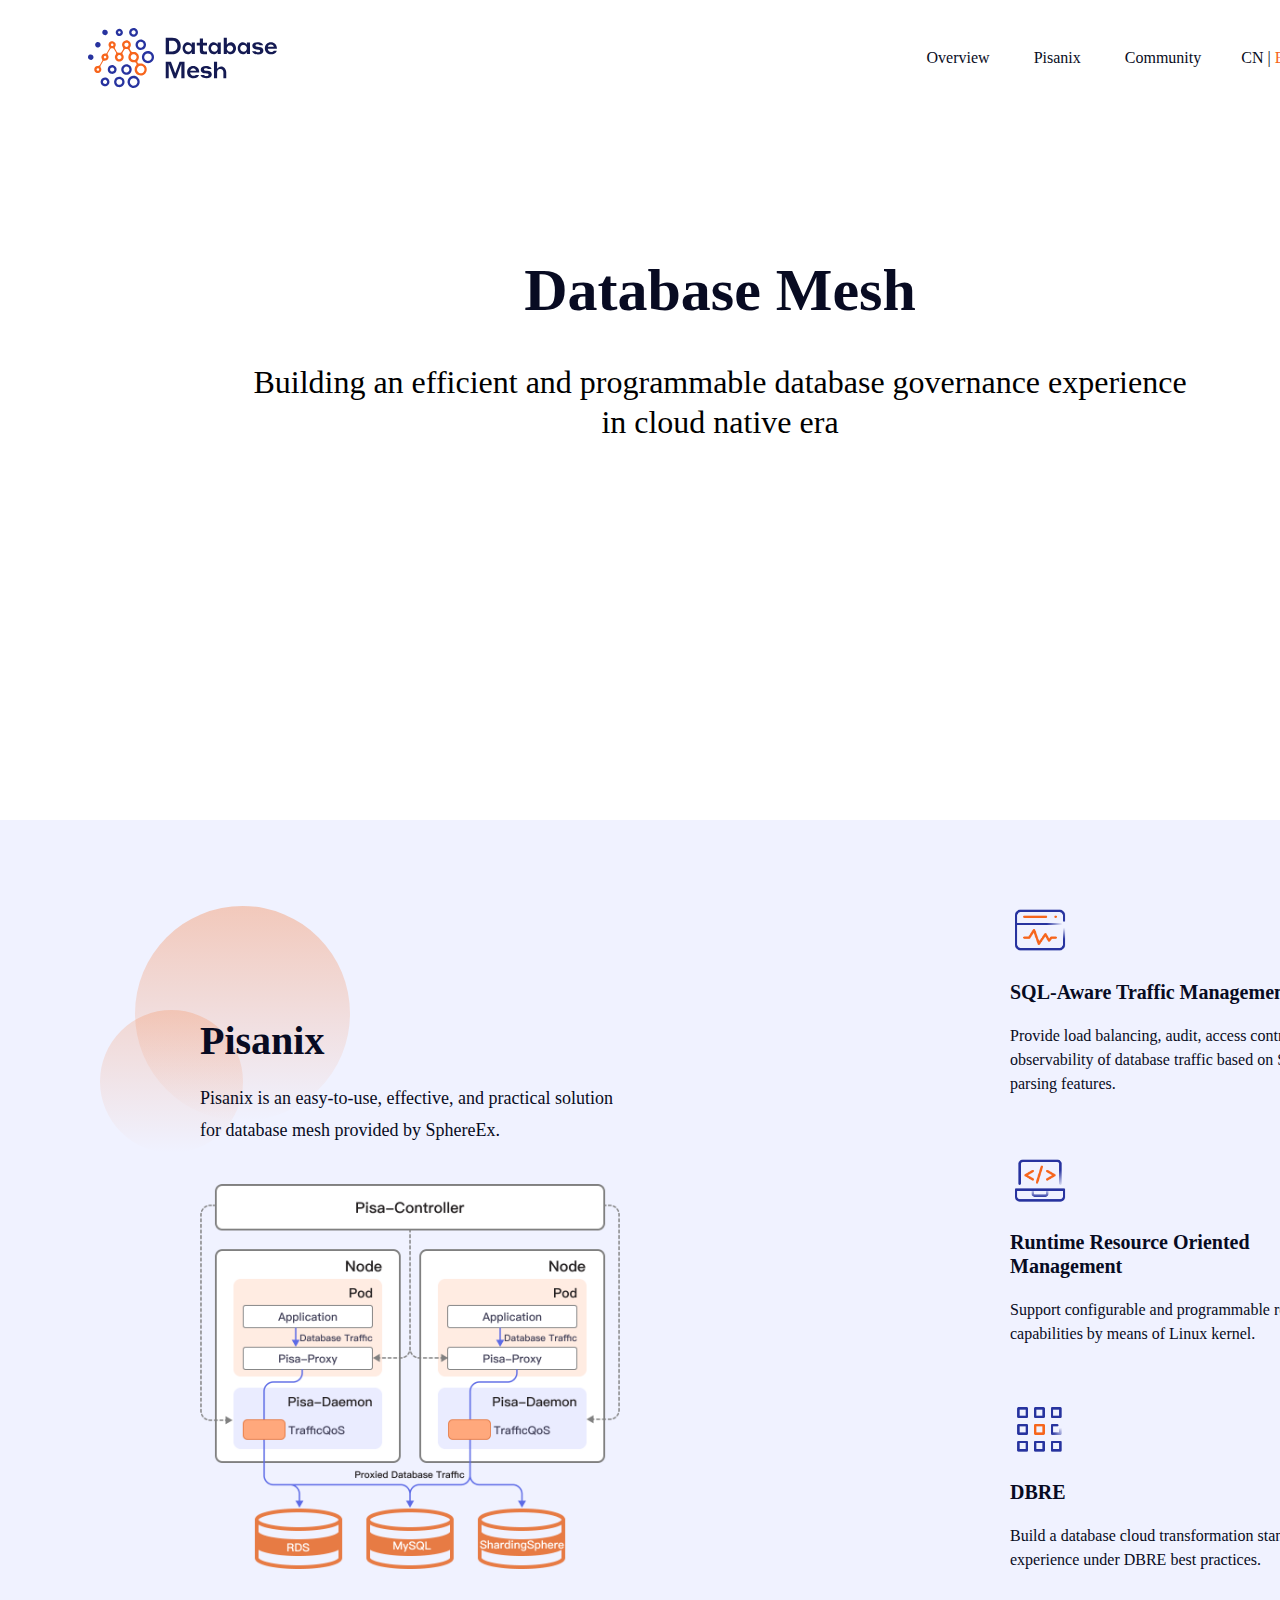
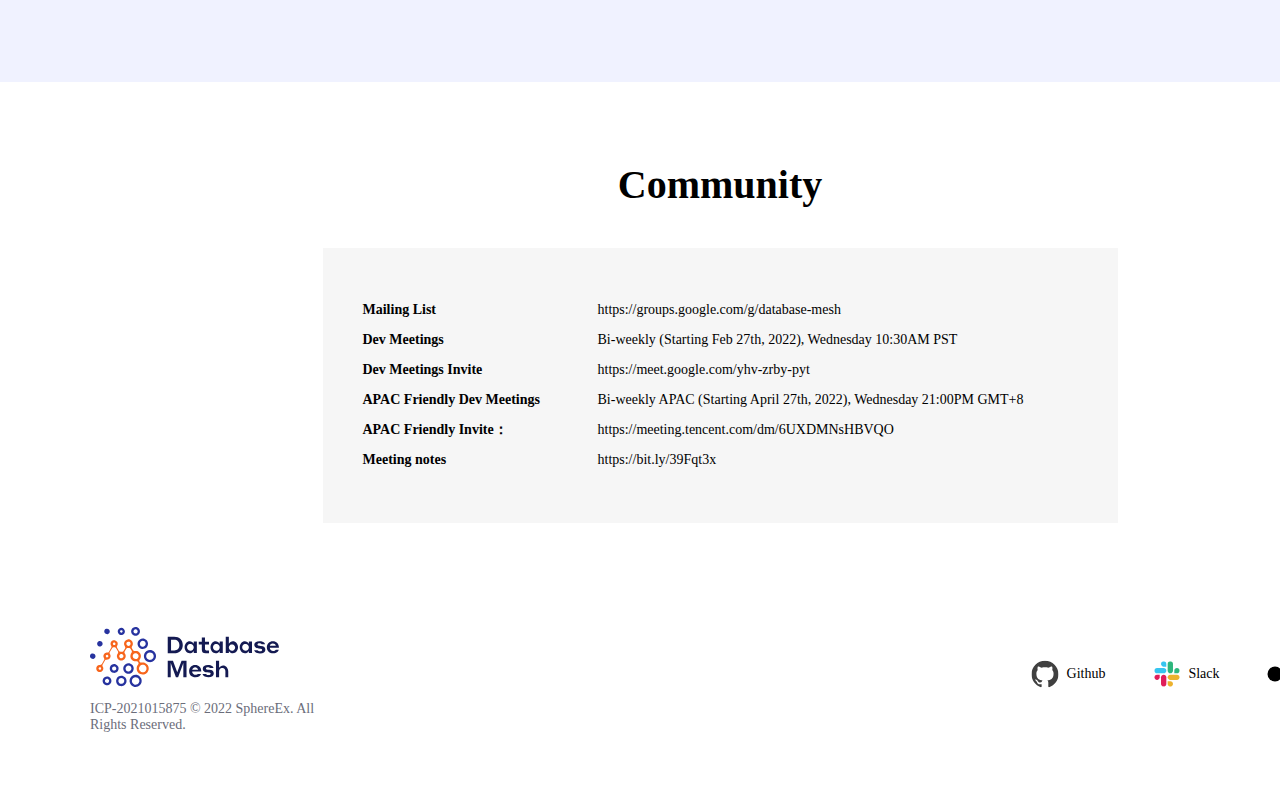
==== index.html @ 56e799c9 "feat:modify title style font-family" ====
<!--
 * @Author: your name
 * @Date: 2022-04-26 18:45:54
 * @LastEditTime: 2022-05-12 09:55:01
 * @LastEditors: Please set LastEditors
 * @Description: 打开koroFileHeader查看配置 进行设置: https://github.com/OBKoro1/koro1FileHeader/wiki/%E9%85%8D%E7%BD%AE
 * @FilePath: /discourse/Users/david/Documents/expmle/official-site/index_zh.html
-->
<html lang="en">
<head>
    <meta charset="UTF-8" />
    <meta http-equiv="X-UA-Compatible" content="IE=edge" />
    <meta name="viewport" content="width=device-width,initial-scale=1.0,maximum-scale=1.0,user-scalable=0" />
    <title>Database Mesh</title>
    <link rel="icon" href="/favicon/favicon-32x32.png">
    <link rel="stylesheet" href="./style/style.css">
</head>
<body>
    <nav>
        <div class="wrap">
            <img src="images/Logo Group.svg" alt="logo" class="logo"/>
            <div class="links">
                <div class="menu">
                    <a href="#overview">Overview</a>
                    <a href="#pisanix">Pisanix</a>
                    <a href="#community">Community</a>
                </div>
                <div class="lang">
                    <a href="index_zh.html">CN</a>
                    <span>|</span>
                    <a class="active" href="#">EN</a>
                </div>
                <a href="https://github.com/database-mesh/pisanix" class="github">
                    <img src="https://img.shields.io/github/stars/database-mesh/pisanix.svg?style=social&label=Star"/>
                </a>
            </div>
            <div class="iconMenu"></div>
        </div>
    </nav>

    <section class="overview" id="overview">
        <div class="banner" id="banner"></div>
        <div class="wrap content">
            <h2 class="title">Database Mesh</h2>
            <!-- <p class="sub-title">What is Database Mesh ?</p> -->
            <p class="sub-title">Building an efficient  and programmable database governance experience in cloud native era</p>
            <!-- <p>We designed Database Mesh to help developers reduce database infrastructure loads and improve development efficiency with a transparent and seamless user experience.
                It implements a configurable, plugin oriented and programmable governance frameworks covering database traffic, runtime resources, and stability assurance.
                It also provides a standard user interface for typical database scenarios such as heterogeneous data sources, Cloud-Native databases, distributed databases, and Serverless databases. </p> -->
        </div>
    </section>
    
    <section class="pisanix" id="pisanix">
        <div class="wrap">
            <div class="pisanix-introduce">
                <h3>Pisanix</h3>
                <p>Pisanix is an easy-to-use, effective, and practical solution for database mesh provided by SphereEx. </p>
                <img src="images/pisanix-arch.png" />
            </div>
            <div class="features">
                <div class="features-item">
                    <img src="images/pisanix-ico1.png" />
                    <p class="title">SQL-Aware Traffic Management</p>
                    <p>Provide load balancing, audit, access control, and observability of database traffic based on SQL parsing features.</p>
                </div>
                <div class="features-item">
                    <img src="images/pisanix-ico2.png" />
                    <p class="title">Runtime Resource Oriented Management</p>
                    <p>Support configurable and programmable resource capabilities by means of Linux kernel.</p>
                </div>
                <div class="features-item">
                    <img src="images/DBRE.png" />
                    <p class="title">DBRE</p>
                    <p>Build a database cloud transformation standard experience under DBRE best practices.</p>
                </div>
            </div>
        </div>
    </section>

    <section class="wrap community" id="community">
        <h3>Community</h3>
        <div class="content">
            <p>
                <span>Mailing List</span>
                https://groups.google.com/g/database-mesh
            </p>
            <p>
                <span>Dev Meetings</span>
                Bi-weekly (Starting Feb 27th, 2022), Wednesday 10:30AM PST
            </p>
            <p>
                <span>Dev Meetings Invite</span>
                https://meet.google.com/yhv-zrby-pyt
            </p>
            <p>
                <span>APAC Friendly Dev Meetings</span>
                Bi-weekly APAC (Starting April 27th, 2022), Wednesday 21:00PM GMT+8
            </p>
            <p>
                <span>APAC Friendly Invite：</span>
                https://meeting.tencent.com/dm/6UXDMNsHBVQO
            </p>
            <!-- <p>
                <span>Meeting invite</span>
                https://meet.google.com/yhv-zrby-pyt
            </p> -->
            <p>
                <span>Meeting notes</span>
                https://bit.ly/39Fqt3x
            </p>
        </div>
    </section>

    <footer>
        <div class="wrap">
            <div class="links">
                <a href="https://github.com/database-mesh"><img src="./images/github.svg" /> Github</a>
                <!-- <a href=""><img src="./images/twitter.svg" /> Twitter</a> -->
                <a href="https://databasemesh.slack.com"><img src="./images/slack.svg" /> Slack</a>
                <a href="https://medium.com/@database-mesh"><img src="./images/medium.svg" /> Medium</a>
                <!-- <a href=""><img src="./images/linkedin.svg" /> LinkedIn</a> -->
            </div>
            <div class="copyright">
                <img src="images/Logo Group.svg" />
                <p>ICP-2021015875
                    © 2022 SphereEx. All Rights Reserved.</p>
            </div>
        </div>
    </footer>

    <div class="mobileMenu">
        <header>
            <img src="images/Logo Group.svg" />
            <div class="close"></div>
        </header>
        <div class="mobile-menu-list">
            <a href="#overview">Overview</a>
            <a href="#pisanix">Pisanix</a>
            <a href="#community">Community</a>
        </div>
        <div class="lang-select">
            <span>Language</span>
            <div class="arrow-icon"></div>
        </div>
        <div class="lang-list">
            <a href="#">EN</a>
            <a href="./index_zh.html">CN</a>
        </div>
        <a href="https://github.com/database-mesh/pisanix" class="github">
            <img src="https://img.shields.io/github/stars/database-mesh/pisanix.svg?style=social&label=Star"/>
        </a>
    </div>

    <script src="https://cdn.bootcdn.net/ajax/libs/jquery/3.2.1/jquery.min.js"></script>
  <script src="https://cdn.bootcdn.net/ajax/libs/three.js/r56/three.min.js"></script>
  <script type="text/javascript">
  var SEPARATION = 100,
    AMOUNTX = 50,
    AMOUNTY = 50;

  var container;
  var camera,
    scene,
    renderer;

  var particles,
    particle,
    count = 0;

  var mouseX = -800,
    mouseY = -500;

  var windowHalfX = window.innerWidth / 2;
  var windowHalfY = window.innerHeight / 2;


  function init(dom) {
    container = dom
    camera = new THREE.PerspectiveCamera(75, window.innerWidth / window.innerHeight, 1, 10000);
    camera.position.z = 1000;
    scene = new THREE.Scene();
    particles = new Array();
    var PI2 = Math.PI * 2;
    var material = new THREE.ParticleCanvasMaterial({
      color: '#f6651c',
      program: function(context) {
        context.beginPath();
        context.arc(0, 0, 1, 0, PI2, true);
        context.fill();
      }
    });
    var i = 0;
    for (var ix = 0; ix < AMOUNTX; ix++) {
      for (var iy = 0; iy < AMOUNTY; iy++) {
        particle = particles[i++] = new THREE.Particle(material);
        particle.position.x = ix * SEPARATION - ((AMOUNTX * SEPARATION) / 2);
        particle.position.z = iy * SEPARATION - ((AMOUNTY * SEPARATION) / 2);
        scene.add(particle);
      }
    }
    renderer = new THREE.CanvasRenderer();
    renderer.setSize(window.innerWidth, window.innerHeight);
    container.appendChild(renderer.domElement);
    // document.addEventListener('mousemove', onDocumentMouseMove, false);
    // document.addEventListener('touchstart', onDocumentTouchStart, false);
    // document.addEventListener('touchmove', onDocumentTouchMove, false);
    window.addEventListener('resize', onWindowResize, false);
  }

  function onWindowResize() {
    windowHalfX = window.innerWidth / 2;
    windowHalfY = window.innerHeight / 2;
    camera.aspect = window.innerWidth / window.innerHeight;
    camera.updateProjectionMatrix();
    renderer.setSize(window.innerWidth, window.innerHeight);
  }

  function onDocumentMouseMove(event) {
    mouseX = event.clientX - windowHalfX;
    mouseY = event.clientY - windowHalfY;
  }

  function onDocumentTouchStart(event) {
    if (event.touches.length === 1) {
      event.preventDefault();
      mouseX = event.touches[0].pageX - windowHalfX;
      mouseY = event.touches[0].pageY - windowHalfY;
    }
  }

  function onDocumentTouchMove(event) {
    if (event.touches.length === 1) {
      event.preventDefault();
      mouseX = event.touches[0].pageX - windowHalfX;
      mouseY = event.touches[0].pageY - windowHalfY;
    }
  }

  function animate() {
    requestAnimationFrame(animate);
    render();
  }

  function render() {
    camera.position.x += (mouseX - camera.position.x) * .05;
    camera.position.y += (-mouseY - camera.position.y) * .05;
    camera.lookAt(scene.position);
    var i = 0;
    for (var ix = 0; ix < AMOUNTX; ix++) {
      for (var iy = 0; iy < AMOUNTY; iy++) {
        particle = particles[i++];
        particle.position.y = (Math.sin((ix + count) * 0.3) * 50) + (Math.sin((iy + count) * 0.5) * 50);
        particle.scale.x = particle.scale.y = (Math.sin((ix + count) * 0.3) + 1) * 2 + (Math.sin((iy + count) * 0.5) + 1) * 2;
      }
    }
    renderer.render(scene, camera);
    count += 0.1;
  }
  let renderAnimation = (container) => {
    init(container);
    animate();
  }
  let domContainer = document.getElementById('banner')
  let a = renderAnimation(domContainer)

  let mobileMenu = $('.mobileMenu'),
  langList = $('.lang-list')
  $('.iconMenu').click(function(){
    mobileMenu.show()
  })

  mobileMenu.find('.close').click(function(){
    mobileMenu.hide()
  })
  
  $('.lang-select').click(function(){
      $(this).toggleClass('active')
      langList.toggleClass('show')
  })

  $('.mobileMenu a').click(function(){
    mobileMenu.hide()
  })
  </script>
</body>
</html>
---- style/style.css ----
@import url('./normalize.css');
*{
    touch-action:pan-y;
}
body{
    font-family: PingFang SC-Regular, PingFang SC;
    font-weight: 400;
    color: #000000;
    font-size: 14px;
}
.wrap{
    width:1440px;
    margin:0 auto;
    box-sizing: border-box;
}

nav{
    height:116px;
}
nav .wrap{
    height: 100%;
    box-sizing: border-box;
    padding:0 88px;
    display: flex;
    justify-content: space-between;
    align-items: center;
}
nav .logo{
    width: 190px;
    height: 60px;
}
nav .links{
    display: flex;
    font-size: 16px;
    color:#080B22;
}
nav .links a{
    color:#080B22;
    text-decoration: none;
}
nav .links a:hover,nav .links a.active{
    color:#F6651C;
}
nav .links .menu a{
    margin-right: 40px;
}
nav .links .github{
    margin-left: 40px;
}
nav .iconMenu{
    display: none;
    width: 40px;
    height: 40px;
    background: url('../images/menu.svg') no-repeat;
}

.overview {
    height: 684px;
    overflow: hidden;
    position: relative;
    align-items: center;
}
.overview .banner{
    position:absolute;
    height: 684px;
    box-shadow: 0 -10px 10px 5px #fff inset;
    top:100px;
}
.overview .content{
    padding:0 250px;
    text-align: center;
    position: relative;
    z-index: 2;
}

.overview .content .title{
    font-size: 60px;
    font-weight: bold;
    color: #080B22;
    line-height: 80px;
    margin-top:134px;
    margin-bottom: 30px;
}
.overview .content p{
    font-size: 16px;
    line-height: 22px;
}
.overview .content .sub-title{
    font-size: 32px;
    line-height: 40px;
}

.pisanix{
    margin-top: 20px;
    background-color: #F0F2FF;
}

.pisanix .wrap{
    display: flex;
    padding:80px 100px 56px 100px;
    background:url('../images/Group\ 1027.svg') no-repeat 100px 86px;
    justify-content: space-between;
    color: #080B22;
}

.pisanix .pisanix-introduce{
    width: 420px;
    padding:118px 0 0 100px;
}

.pisanix .pisanix-introduce h3{
    font-size: 40px;
    margin:0;
}

.pisanix .pisanix-introduce p{
    font-size: 18px;
    line-height: 32px;
}

.pisanix .pisanix-introduce img{
    width: 100%;
    margin-top:20px;
}

.pisanix .features-item{
    width: 330px;
    margin-left: 30px;
    margin-bottom: 54px;
}
.pisanix .features-item img{
    width: 60px;
}
.pisanix .features-item .title{
    font-size: 20px;
    font-weight: bold;
}
.pisanix .features-item p{
    font-size: 16px;
    line-height: 24px;
}


.community{
    padding:80px 0 0;
}
.community h3{
    font-size: 40px;
    font-weight: bold;
    text-align: center;
    margin:0 0 40px;
}
.community .content{
    width: 715px;
    background-color: #F6F6F6;
    padding:40px;
    margin: 0 auto;
}
.community .content p span{
    float:left;
    width: 195px;
    margin-right: 40px;
    font-weight: bold;
}

footer{
    margin-top:80px;
    margin-bottom: 40px;
}
footer .wrap{
    display: flex;
    justify-content: space-between;
    flex-direction: row-reverse;
    align-items: center;
    padding:0 90px;
}
footer links{

}
footer .links a{
    color: #000000;
    text-decoration: none;
    margin-right: 40px;
}
footer .links a:last-child{
    margin-right: 0;
}
footer .links a img{
    vertical-align: middle;
    height: 36px;
    margin-top:-2px;
}
footer .copyright{
    width: 250px;
    color: #6B6D7A;
    margin-top: 24px;
}

.mobileMenu{
    position: fixed;
    z-index: 88888;
    left: 0;
    top: 0;
    right: 0;
    bottom: 0;
    background-color: white;
    overflow: auto;
    display: none;
}
.mobileMenu header{
    padding:20px;
    display: flex;
    justify-content: space-between;
    align-items: center;
}
.mobileMenu header img{
    height: 38px;
}
.mobileMenu header .close{
    width: 40px;
    height: 40px;
    background: url('../images/x.svg') no-repeat;
    cursor: pointer;
}
.mobileMenu .mobile-menu-list{
    padding:24px;
}
.mobileMenu .mobile-menu-list a{
    display: block;
    height: 50px;
    line-height: 50px;
    color:#000;
    font-size: 16px;
    text-decoration: none;
}

.mobileMenu .lang-select{
    padding:0 24px;
    display: flex;
    justify-content: space-between;
    height: 50px;
    font-size: 16px;
    align-items: center;
}
.mobileMenu .lang-select .arrow-icon{
    background: url('../images/arrow.svg') no-repeat center center;
    width: 40px;
    height: 40px;
    transition: all .3s ease;
}
.mobileMenu .lang-select.active .arrow-icon{
    transform: rotate(90deg);
}
.mobileMenu .lang-list{
    padding:0 48px;
    height: 0;
    overflow: hidden;
    transition: all .3s ease;
}
.mobileMenu .lang-list.show{
    height: 100px;
}
.mobileMenu .lang-list a{
    display: block;
    height: 50px;
    line-height: 50px;
    color: #000;
    text-decoration: none;
}
.mobileMenu .github{
    display: block;
    padding:24px;
    margin-top: 10px;
}
.mobileMenu .github img{
    height: 30px;
}

@media screen and (max-width: 1200px) {
    .wrap{
        width: 100%;
    }
}
@media screen and (max-width: 900px){
    nav{
        height: 60px;
    }
    nav .wrap{
        padding:20px;
        height: auto;
    }
    nav .wrap .logo{
        height: 38px;
        width: auto;
    }
    nav .wrap .links{
        display: none;
    }
    nav .wrap .iconMenu{
        display: block;
    }

    .overview .content{
        padding:0 20px;
    }
    .overview .banner{
        top:275px;
        /* display: none; */
    }

    .pisanix{
        margin-top: 0;
    }
    .pisanix .wrap{
        padding: 80px 24px 16px;
        background-position: center 60px;
        background-size: 137px auto;
        flex-direction: column;
    }

    .pisanix .pisanix-introduce{
        width: auto;
        padding:80px 0 0;
        text-align: center;
    }

    .pisanix .pisanix-introduce h3{
        font-size: 24px;
    }

    .pisanix .pisanix-introduce p{
        line-height: 32px;
    }

    .pisanix .pisanix-introduce img{
        margin-bottom: 30px;
    }

    .pisanix .features{

    }

    .pisanix .features-item{
        margin-left: 0;
    }

    .community{
        padding-top: 40px;
    }

    .community .content{
        width: 300px;
        padding:16px;
    }

    .community .content p span{
    
        font-weight: bold;
        font-size: 14px;
        float: none;
        display: block;
        margin-bottom: 5px;
    }

    .community .content p{
        word-wrap: break-word;
        word-break: normal;
    }

    footer .wrap{
        padding: 0 24px;
        flex-direction: column;
        justify-content: left;
        align-items:flex-start;
    }

    footer .copyright img{
        height: 38px;
        margin-top: 64px;
    }
}
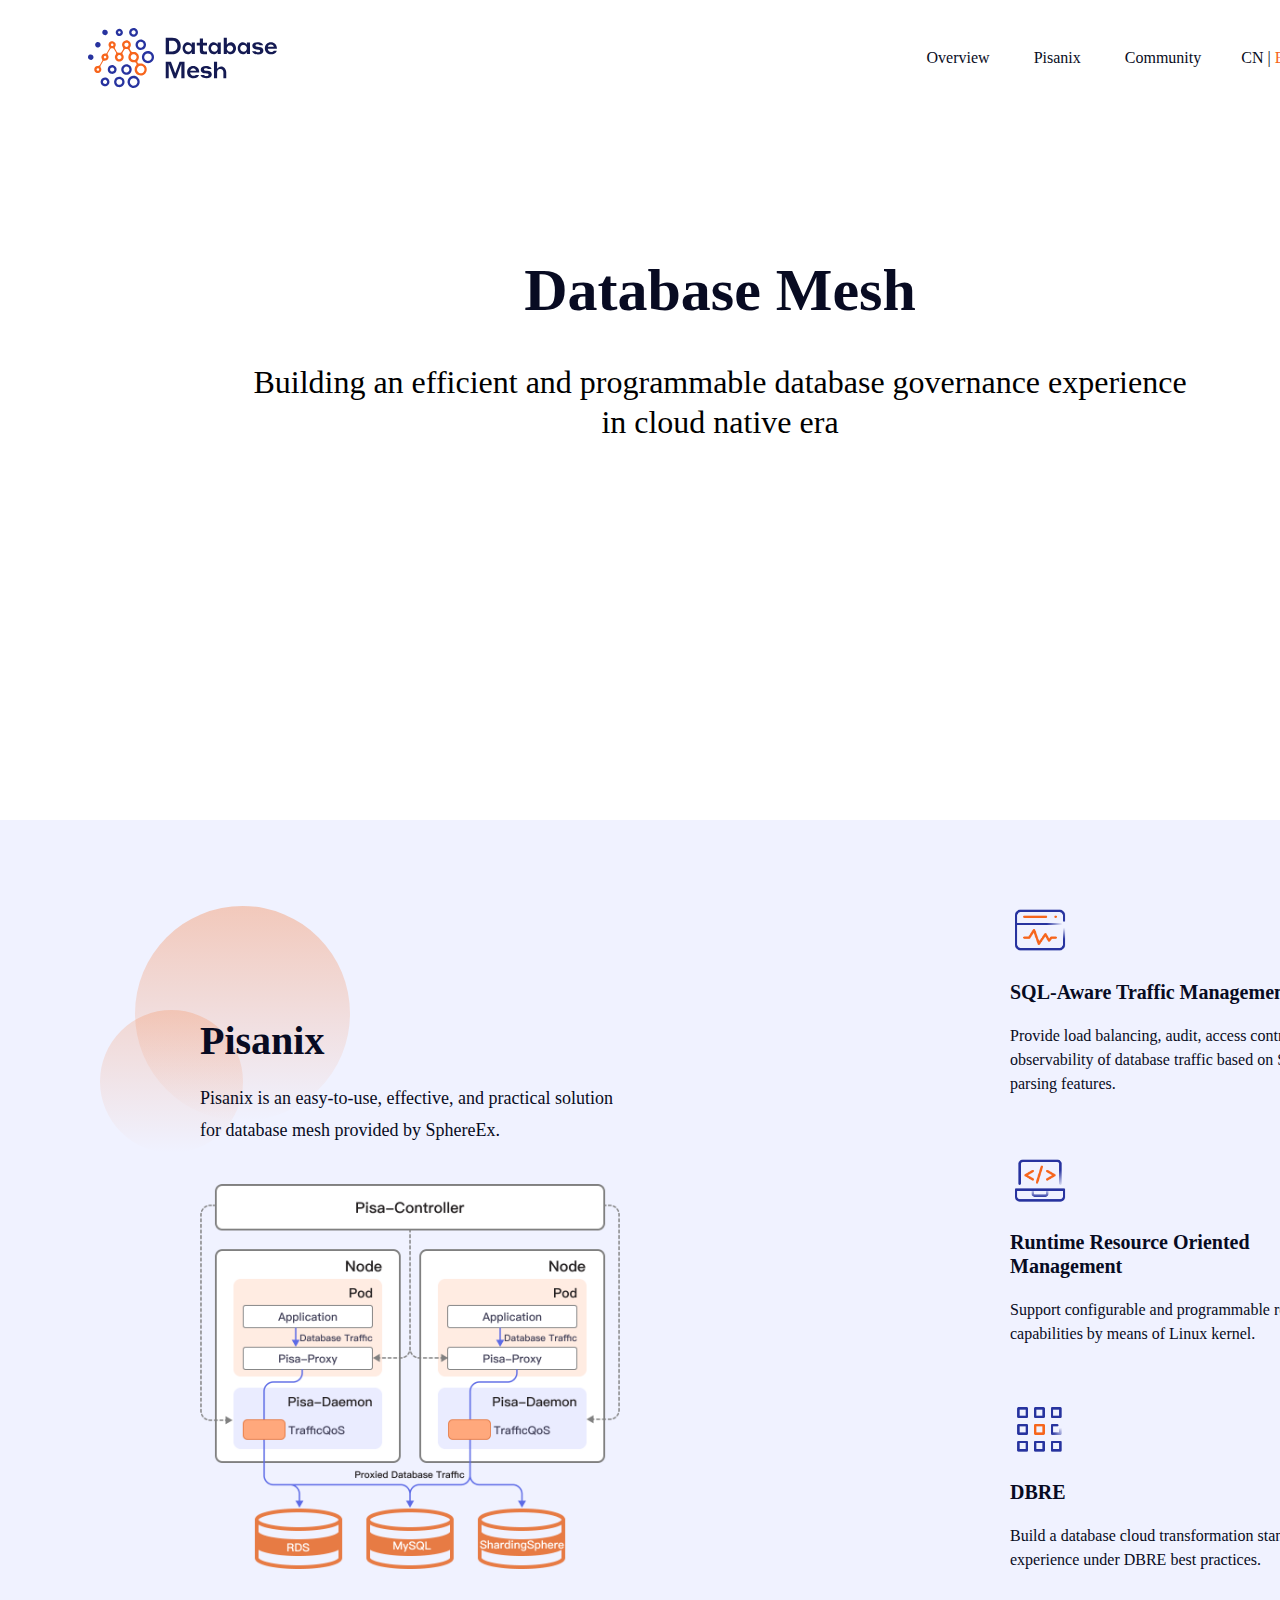
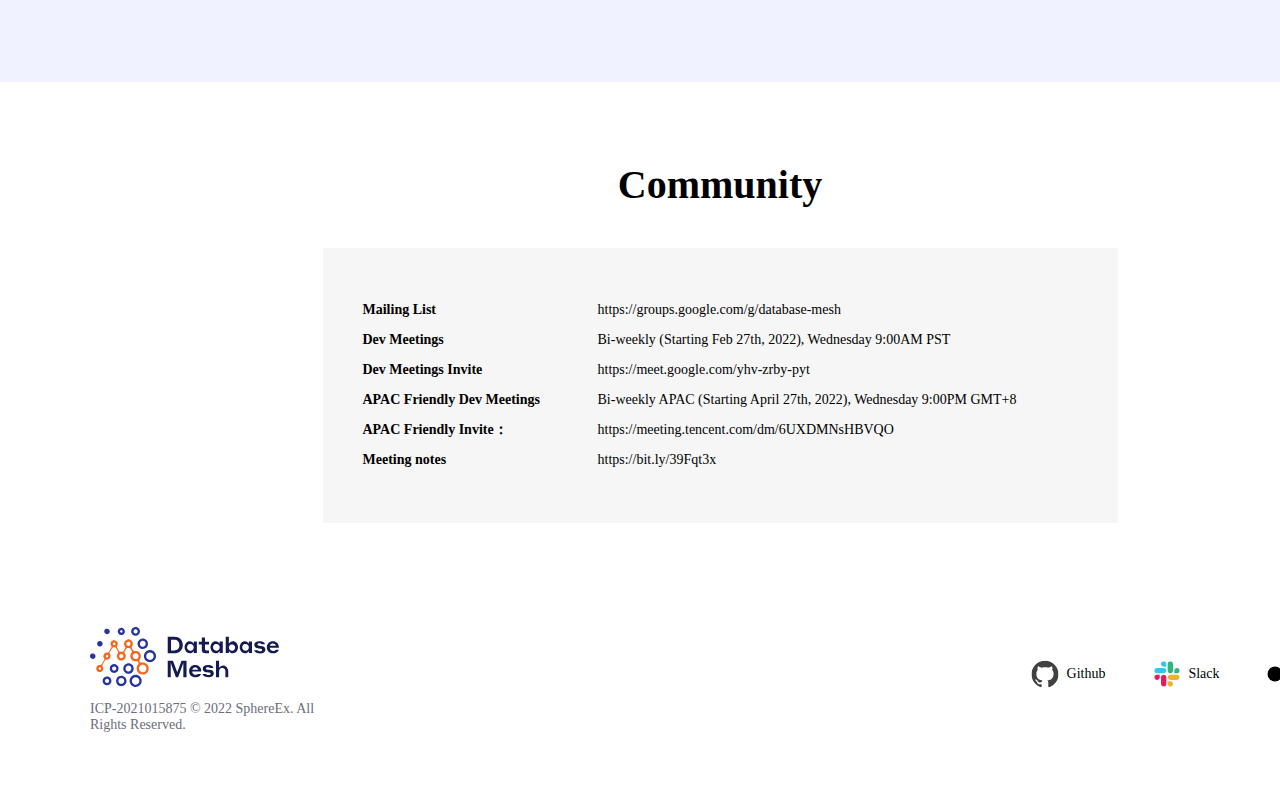
==== commit 5d833976: "feat:modify Community content" ====
--- a/index.html
+++ b/index.html
@@ -86,7 +86,7 @@
             </p>
             <p>
                 <span>Dev Meetings</span>
-                Bi-weekly (Starting Feb 27th, 2022), Wednesday 10:30AM PST
+                Bi-weekly (Starting Feb 27th, 2022), Wednesday 9:00AM PST
             </p>
             <p>
                 <span>Dev Meetings Invite</span>
@@ -94,7 +94,7 @@
             </p>
             <p>
                 <span>APAC Friendly Dev Meetings</span>
-                Bi-weekly APAC (Starting April 27th, 2022), Wednesday 21:00PM GMT+8
+                Bi-weekly APAC (Starting April 27th, 2022), Wednesday 9:00PM GMT+8
             </p>
             <p>
                 <span>APAC Friendly Invite：</span>
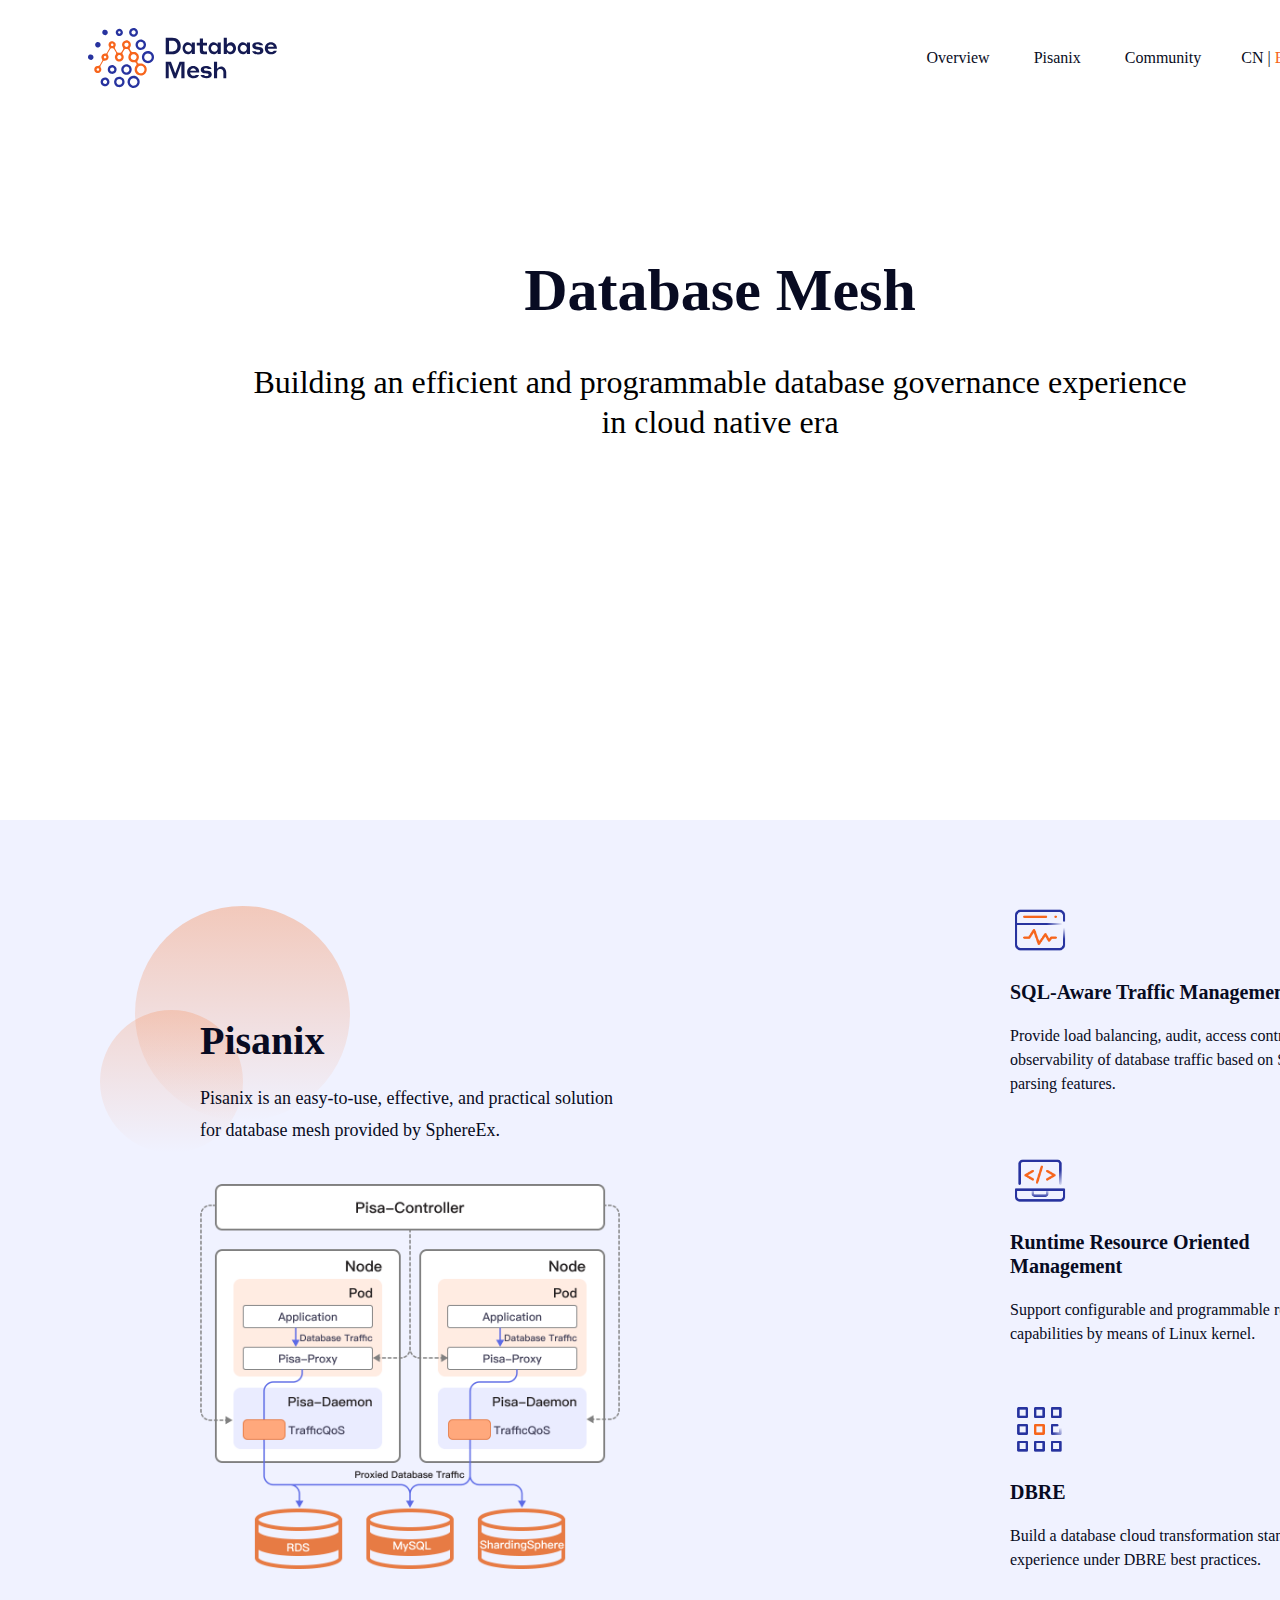
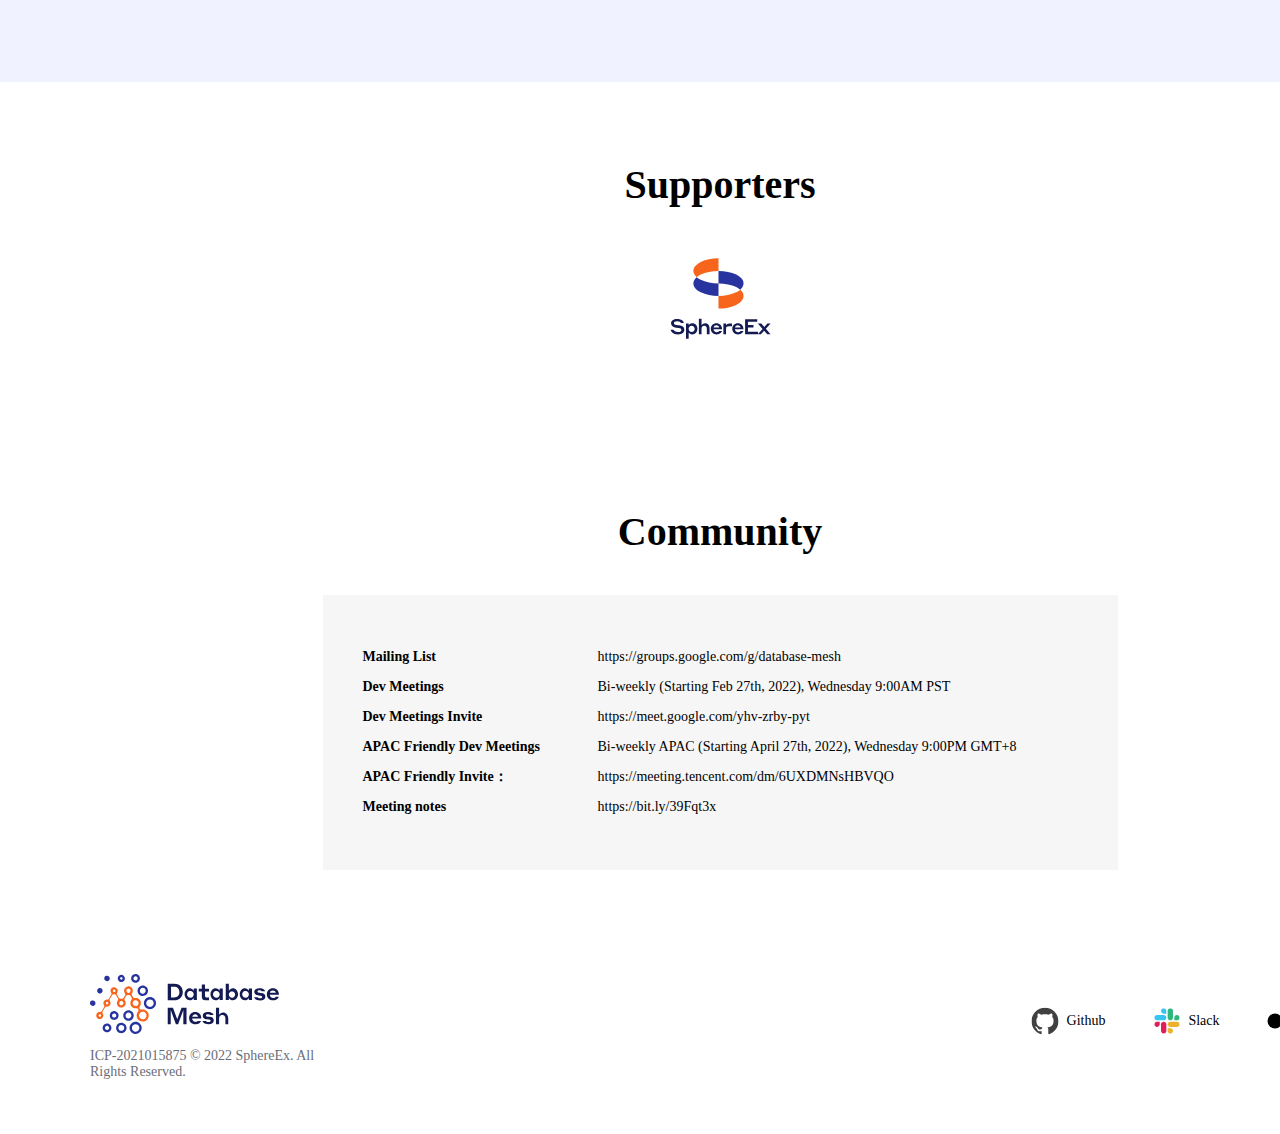
==== commit a047ba2b: "feat:add Supporters" ====
--- a/index.html
+++ b/index.html
@@ -77,6 +77,11 @@
         </div>
     </section>
 
+    <section class="wrap supporters">
+      <h3>Supporters</h3>
+      <img src="images/sphereex.svg" />
+    </section>
+
     <section class="wrap community" id="community">
         <h3>Community</h3>
         <div class="content">
--- a/style/style.css
+++ b/style/style.css
@@ -140,11 +140,16 @@
     line-height: 24px;
 }
 
-
-.community{
+.supporters img{
+    display: block;
+    height: 101px;
+    margin: 40px auto 80px;
+}
+
+.community, .supporters{
     padding:80px 0 0;
 }
-.community h3{
+.community h3, .supporters h3{
     font-size: 40px;
     font-weight: bold;
     text-align: center;
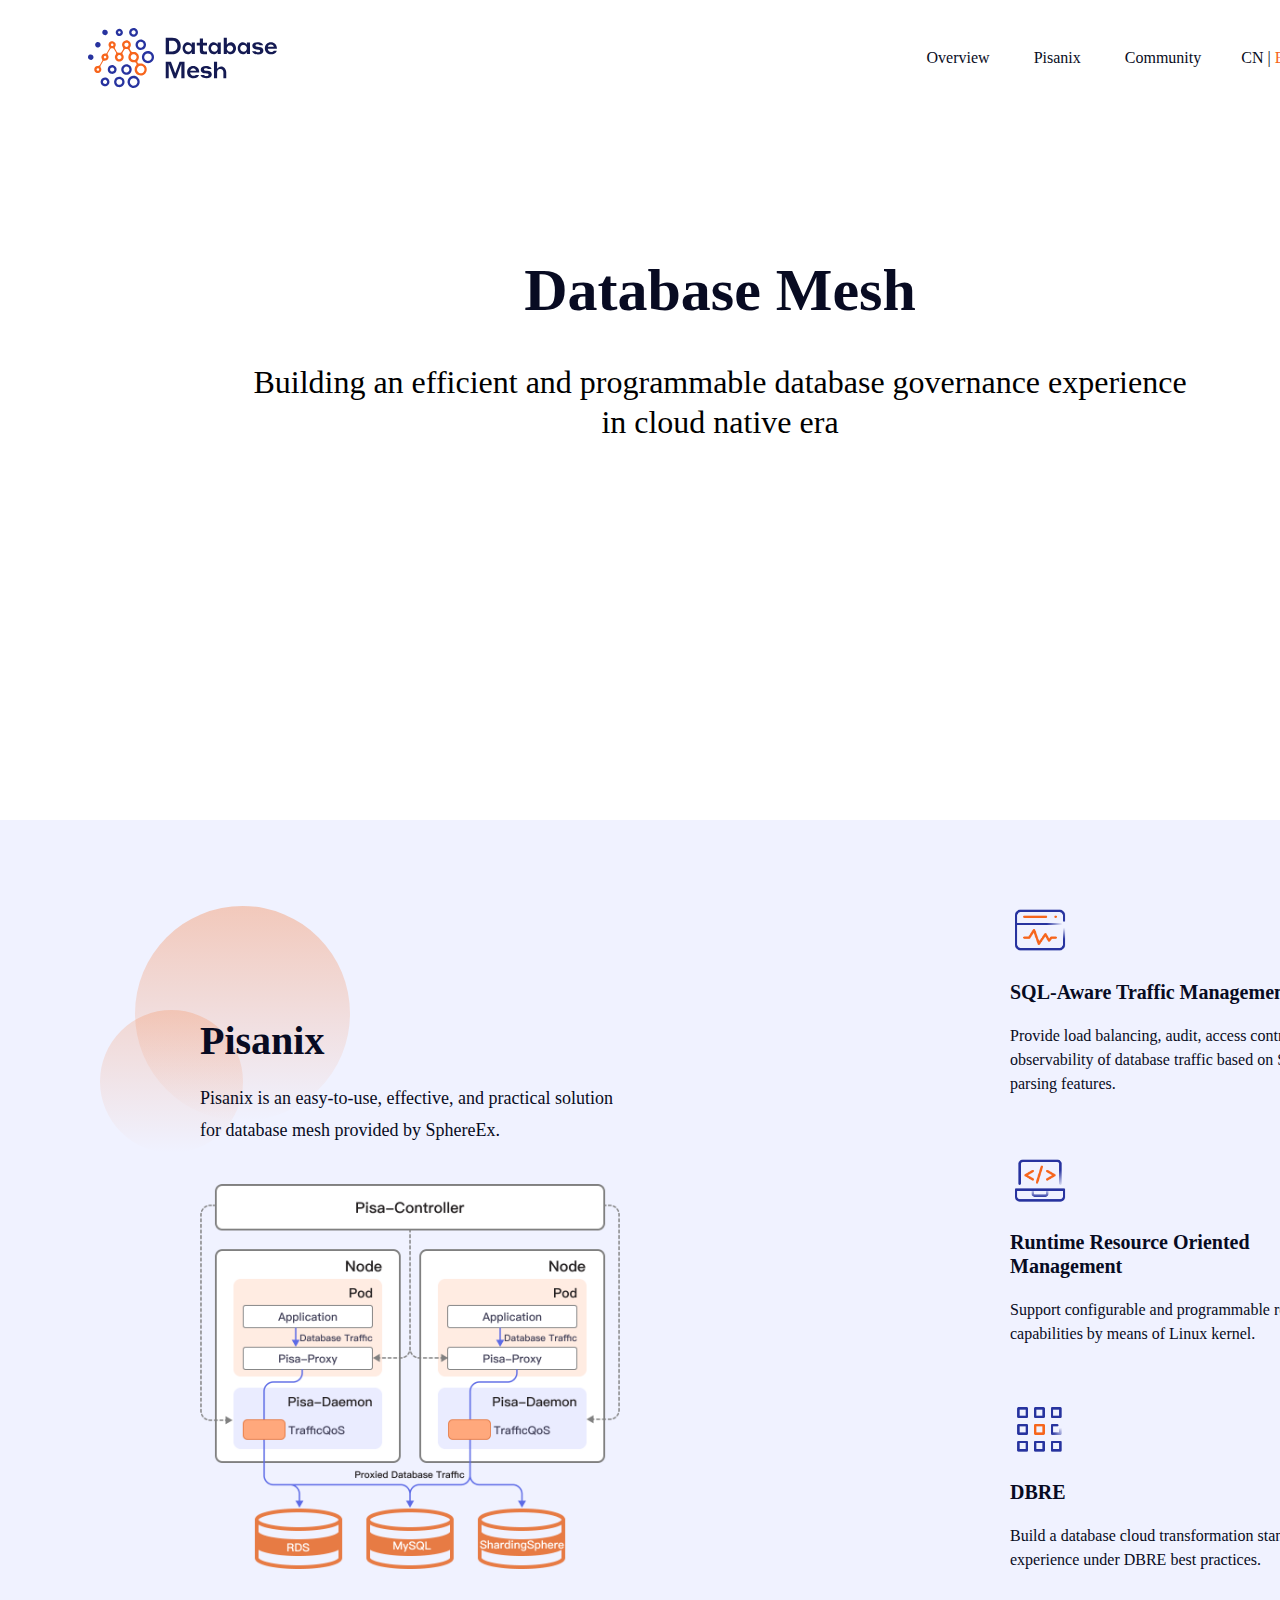
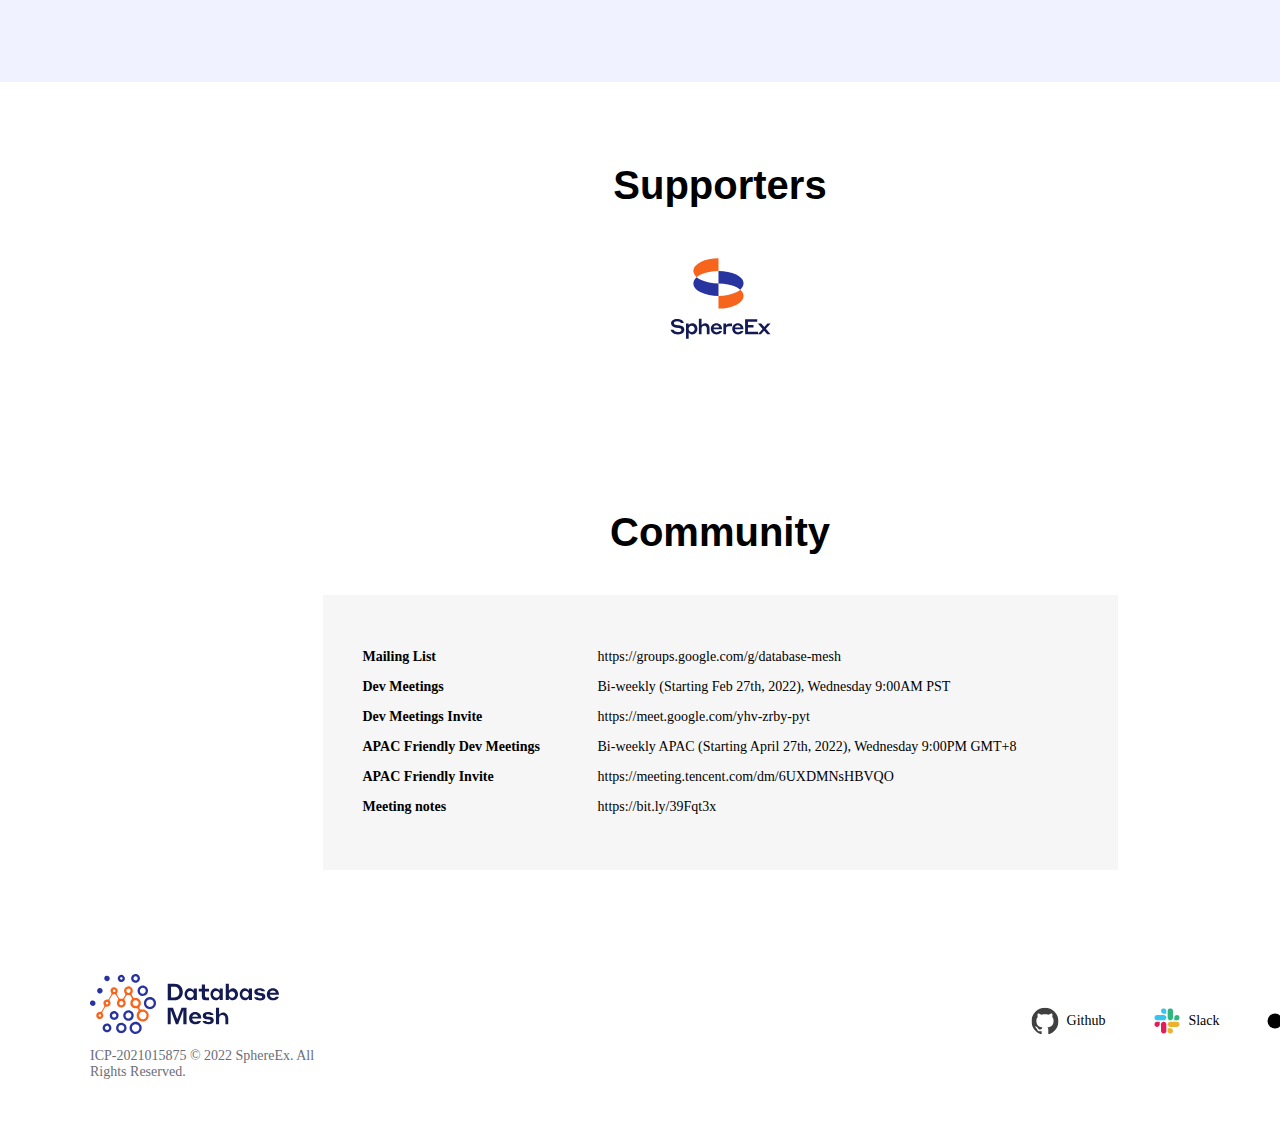
==== commit 1091f6b5: "feat:add Supporters" ====
--- a/index.html
+++ b/index.html
@@ -87,7 +87,7 @@
         <div class="content">
             <p>
                 <span>Mailing List</span>
-                https://groups.google.com/g/database-mesh
+                <a href="https://groups.google.com/g/database-mesh" target="_blank">https://groups.google.com/g/database-mesh</a>
             </p>
             <p>
                 <span>Dev Meetings</span>
@@ -95,15 +95,15 @@
             </p>
             <p>
                 <span>Dev Meetings Invite</span>
-                https://meet.google.com/yhv-zrby-pyt
+                <a href="https://meet.google.com/yhv-zrby-pyt" target="_blank">https://meet.google.com/yhv-zrby-pyt</a>
             </p>
             <p>
                 <span>APAC Friendly Dev Meetings</span>
                 Bi-weekly APAC (Starting April 27th, 2022), Wednesday 9:00PM GMT+8
             </p>
             <p>
-                <span>APAC Friendly Invite：</span>
-                https://meeting.tencent.com/dm/6UXDMNsHBVQO
+                <span>APAC Friendly Invite</span>
+                <a href="https://meeting.tencent.com/dm/6UXDMNsHBVQO" target="_blank">https://meeting.tencent.com/dm/6UXDMNsHBVQO</a>
             </p>
             <!-- <p>
                 <span>Meeting invite</span>
@@ -111,7 +111,7 @@
             </p> -->
             <p>
                 <span>Meeting notes</span>
-                https://bit.ly/39Fqt3x
+                <a href="https://bit.ly/39Fqt3x" target="_blank">https://bit.ly/39Fqt3x</a>
             </p>
         </div>
     </section>
--- a/style/style.css
+++ b/style/style.css
@@ -154,12 +154,20 @@
     font-weight: bold;
     text-align: center;
     margin:0 0 40px;
+    font-family: Styrene A Web,sans-serif;
 }
 .community .content{
     width: 715px;
     background-color: #F6F6F6;
     padding:40px;
     margin: 0 auto;
+}
+.community .content a{
+    color:#000;
+    text-decoration: none;
+}
+.community .content a:hover{
+    text-decoration: underline;
 }
 .community .content p span{
     float:left;
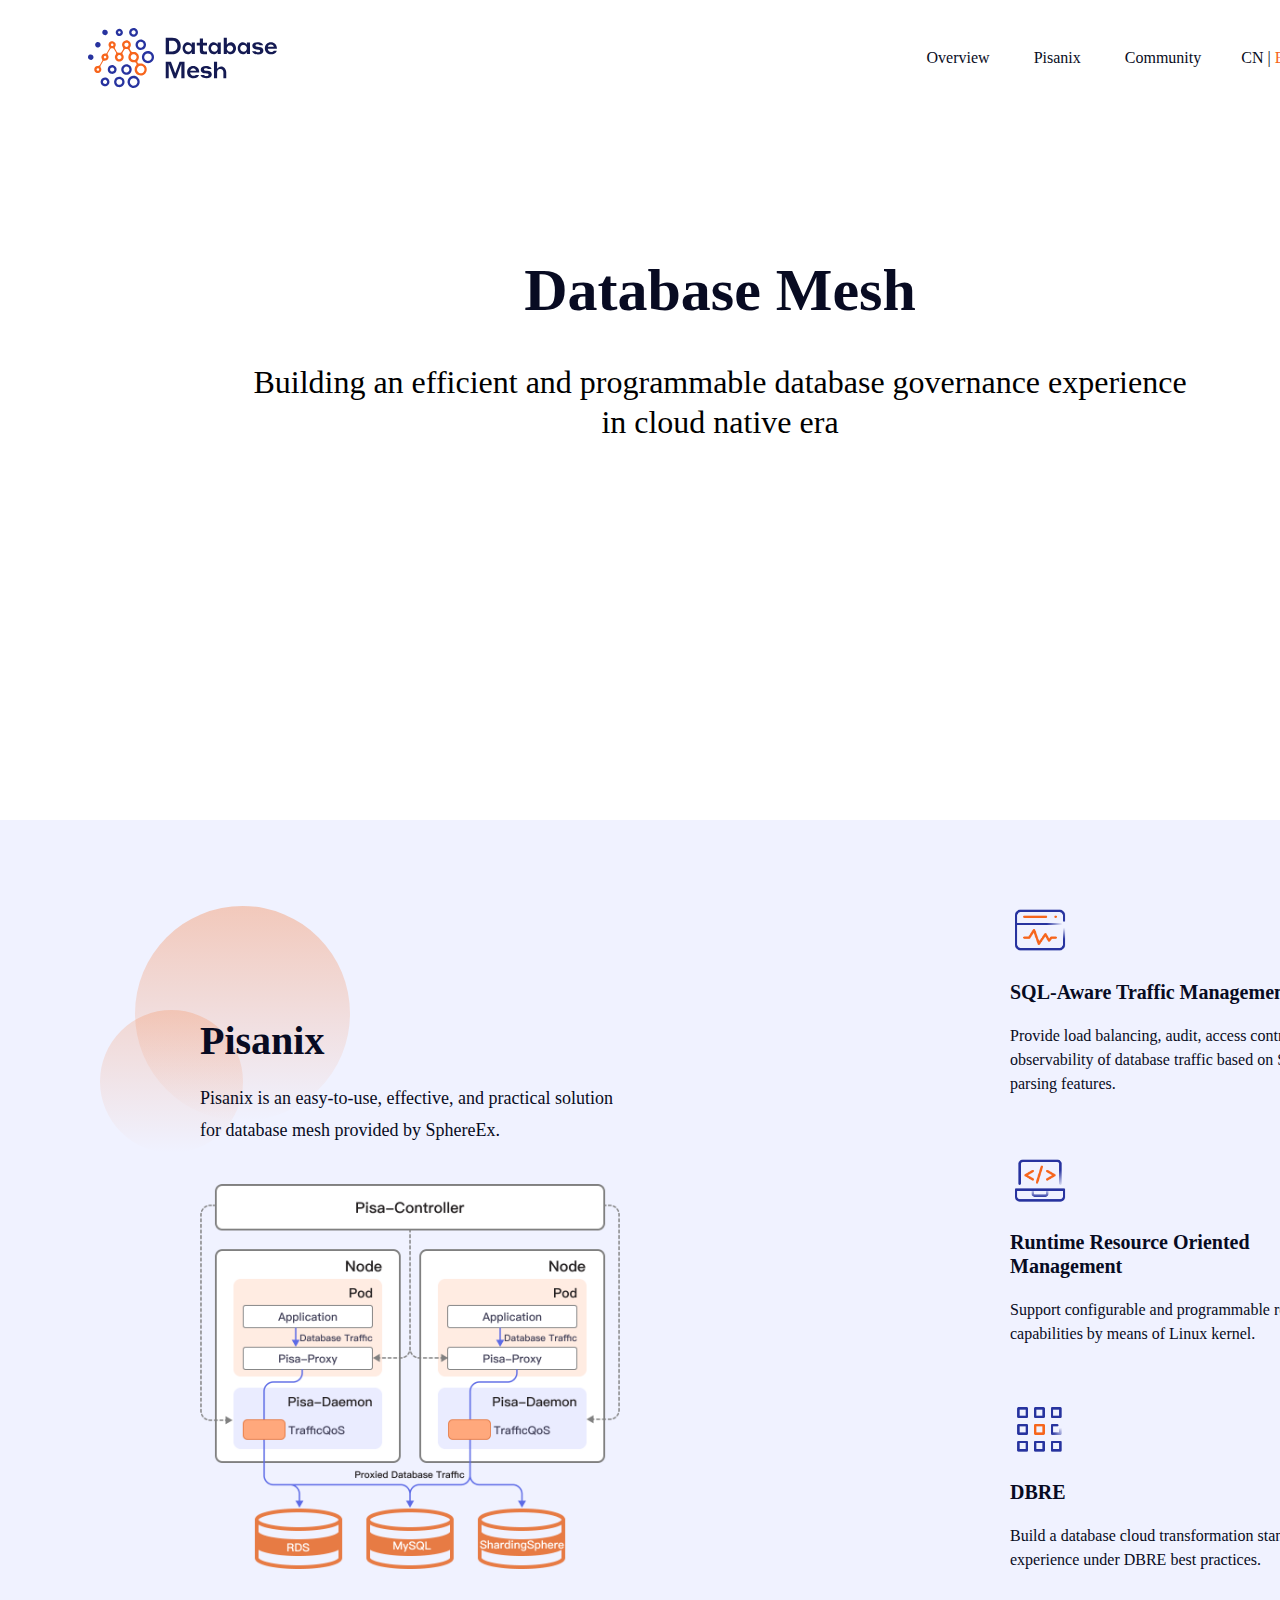
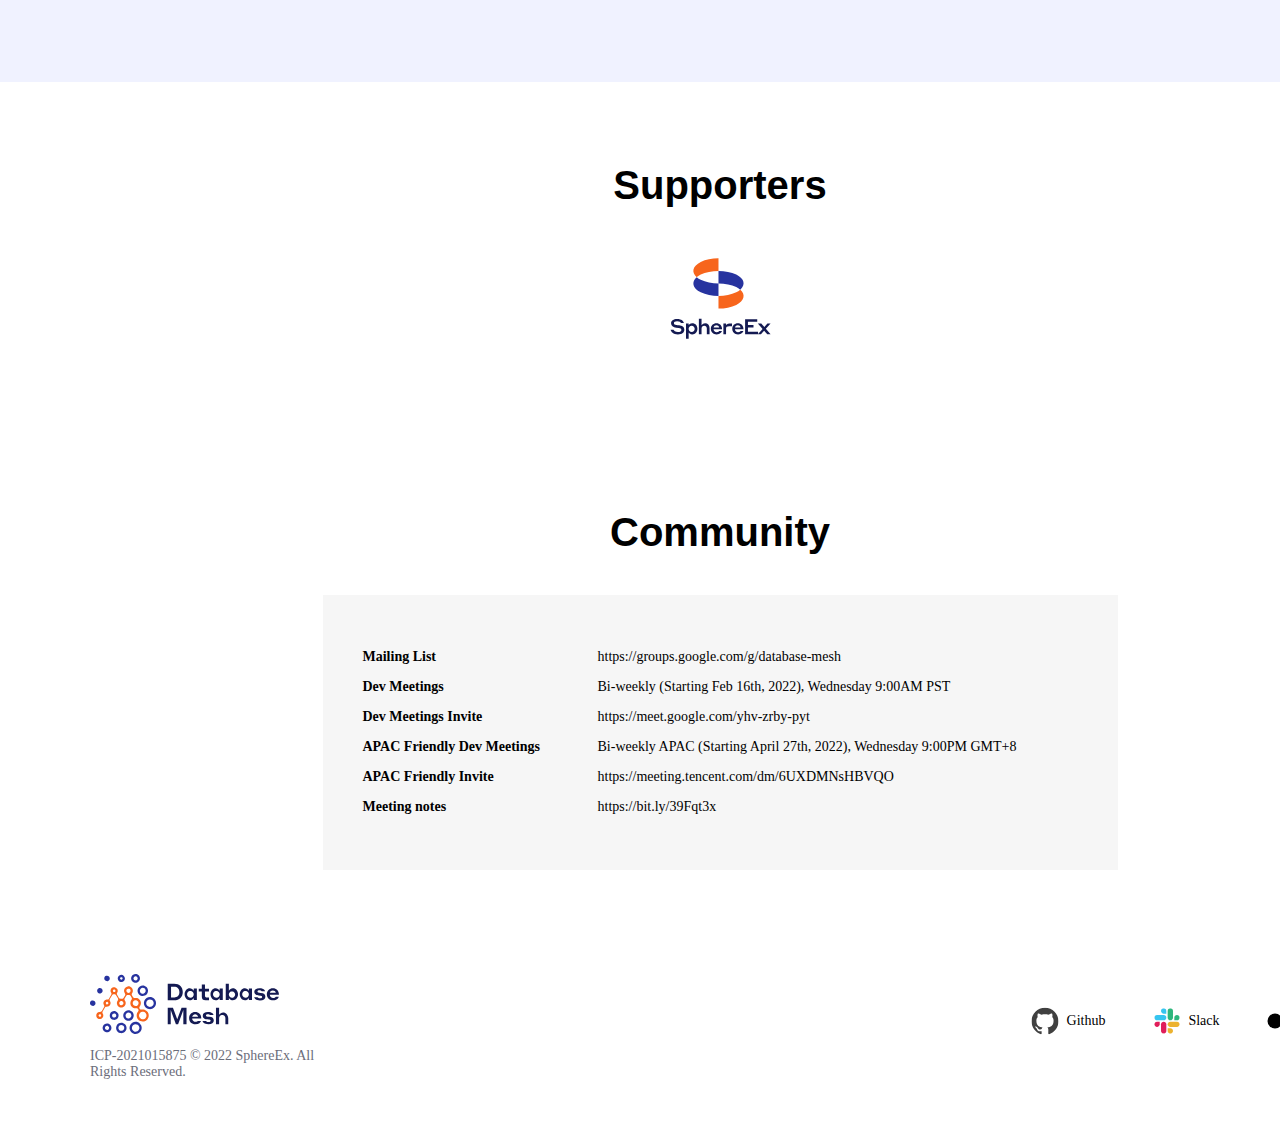
==== commit 942f50f8: "fix: dev meeting schedule" ====
--- a/index.html
+++ b/index.html
@@ -14,6 +14,16 @@
     <title>Database Mesh</title>
     <link rel="icon" href="/favicon/favicon-32x32.png">
     <link rel="stylesheet" href="./style/style.css">
+    <script>
+      var _hmt = _hmt || [];
+      (function() {
+        var hm = document.createElement("script");
+        hm.src = "https://hm.baidu.com/hm.js?36794c446d823cae218f5884a170dacd";
+        var s = document.getElementsByTagName("script")[0]; 
+        s.parentNode.insertBefore(hm, s);
+      })();
+      </script>
+      
 </head>
 <body>
     <nav>
@@ -91,7 +101,7 @@
             </p>
             <p>
                 <span>Dev Meetings</span>
-                Bi-weekly (Starting Feb 27th, 2022), Wednesday 9:00AM PST
+                Bi-weekly (Starting Feb 16th, 2022), Wednesday 9:00AM PST
             </p>
             <p>
                 <span>Dev Meetings Invite</span>
@@ -288,4 +298,4 @@
   })
   </script>
 </body>
-</html>+</html>
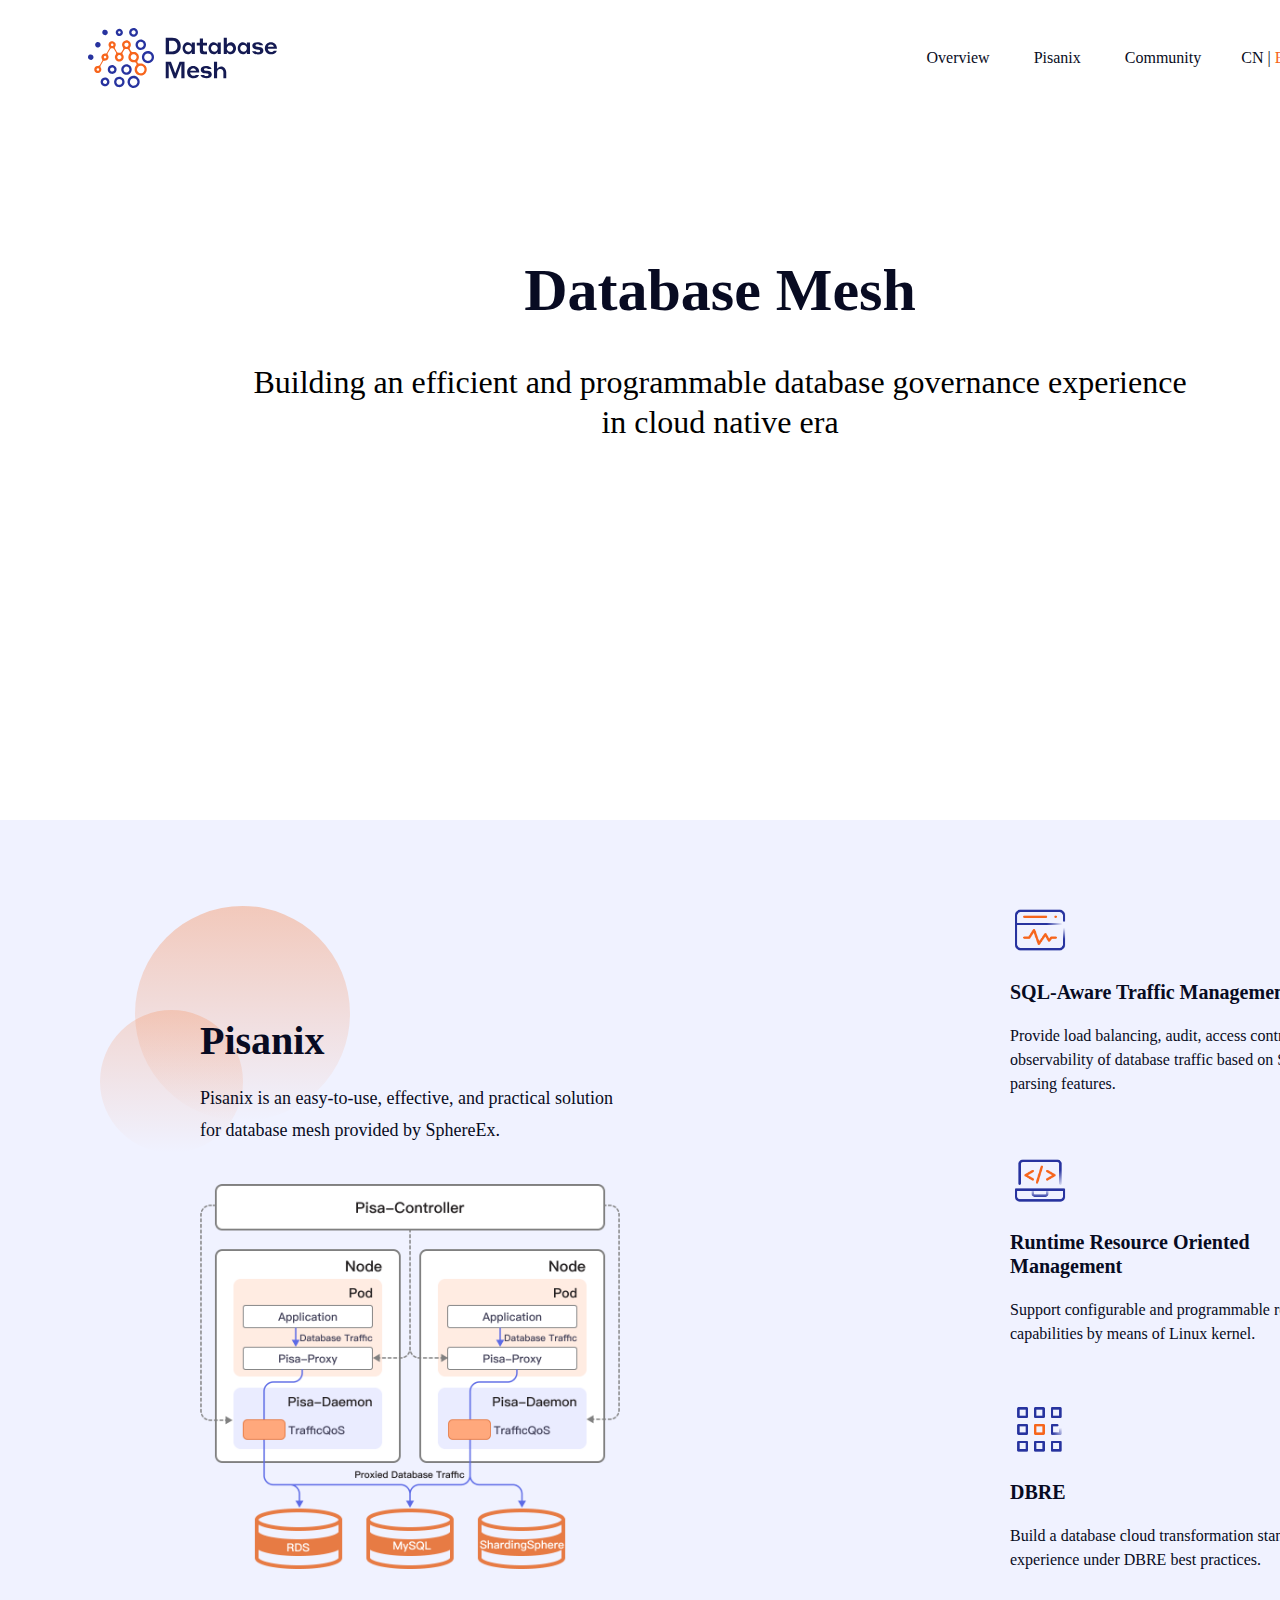
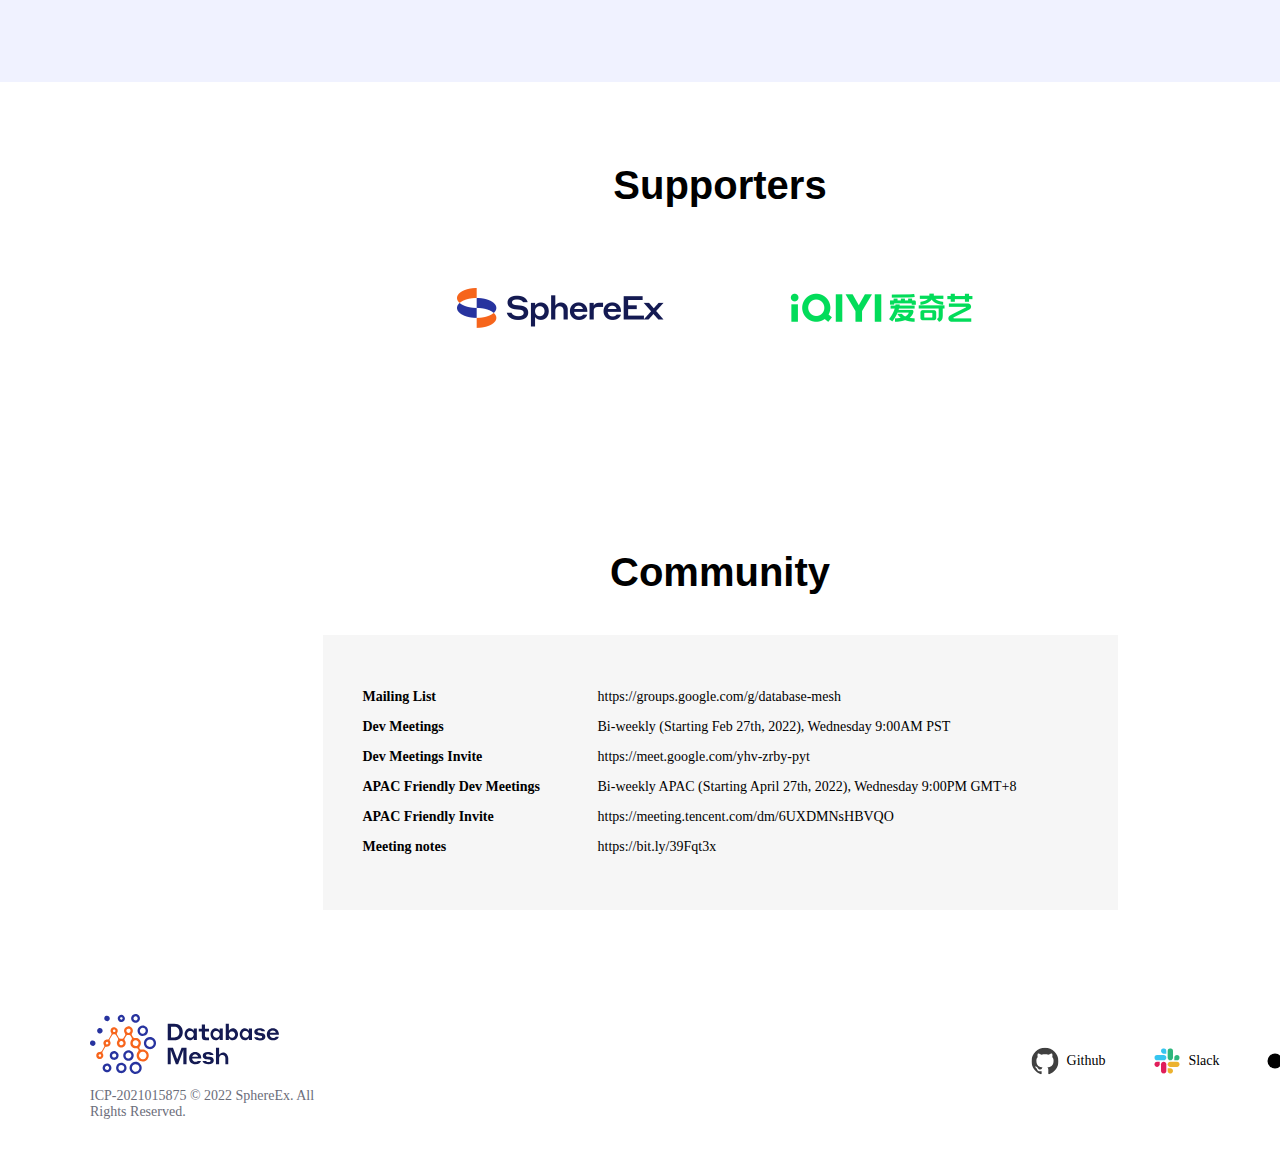
==== commit f14e7816: "feat:add supporters iqiyi" ====
--- a/index.html
+++ b/index.html
@@ -89,7 +89,10 @@
 
     <section class="wrap supporters">
       <h3>Supporters</h3>
-      <img src="images/sphereex.svg" />
+      <div class="list">
+        <img src="images/sphereex.png" />
+        <img src="images/iqiyi.png" />
+      </div>
     </section>
 
     <section class="wrap community" id="community">
@@ -101,7 +104,7 @@
             </p>
             <p>
                 <span>Dev Meetings</span>
-                Bi-weekly (Starting Feb 16th, 2022), Wednesday 9:00AM PST
+                Bi-weekly (Starting Feb 27th, 2022), Wednesday 9:00AM PST
             </p>
             <p>
                 <span>Dev Meetings Invite</span>
@@ -298,4 +301,4 @@
   })
   </script>
 </body>
-</html>
+</html>--- a/style/style.css
+++ b/style/style.css
@@ -140,10 +140,15 @@
     line-height: 24px;
 }
 
+.supporters .list{
+    display: flex;
+    justify-content: center;
+}
+
 .supporters img{
     display: block;
-    height: 101px;
-    margin: 40px auto 80px;
+    height: 100px;
+    margin: 10px 10px 111px;
 }
 
 .community, .supporters{
@@ -154,7 +159,7 @@
     font-weight: bold;
     text-align: center;
     margin:0 0 40px;
-    font-family: Styrene A Web,sans-serif;
+    font-family: Styrene A Web,sans-serif ;
 }
 .community .content{
     width: 715px;
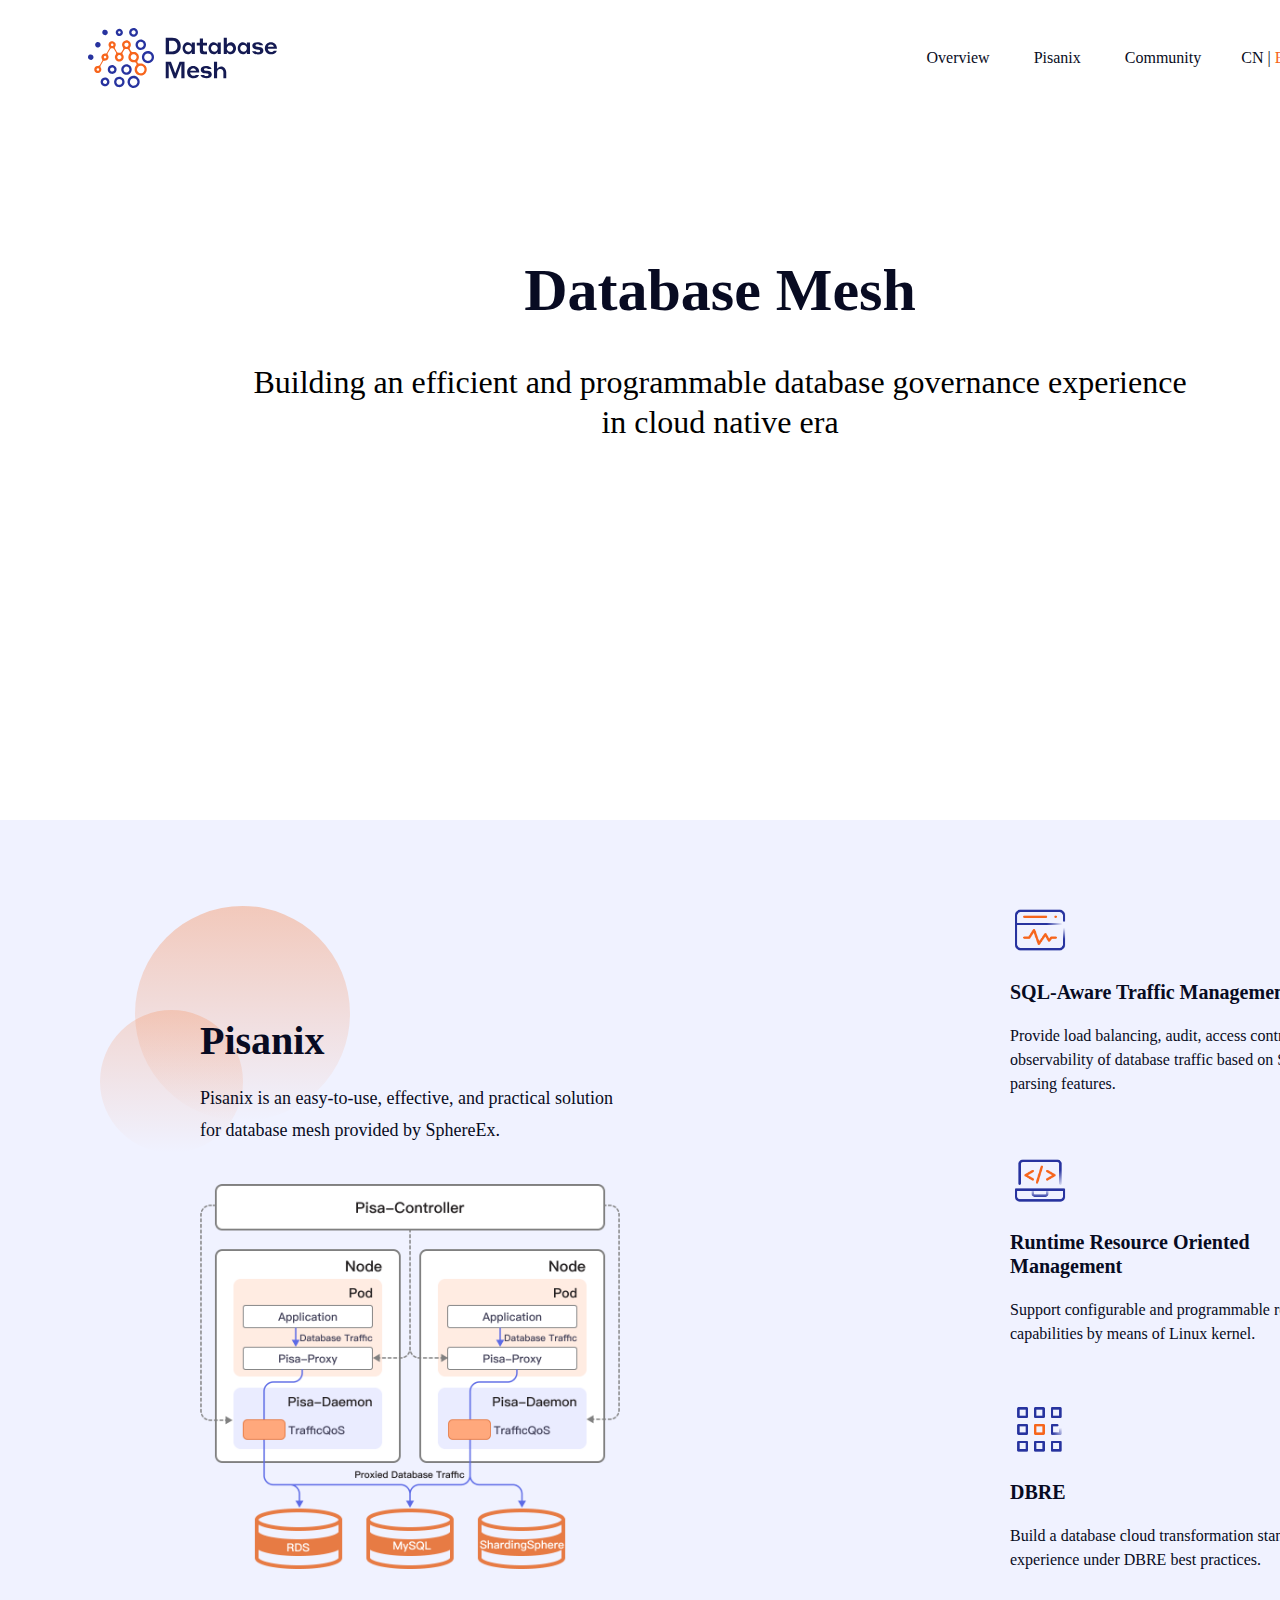
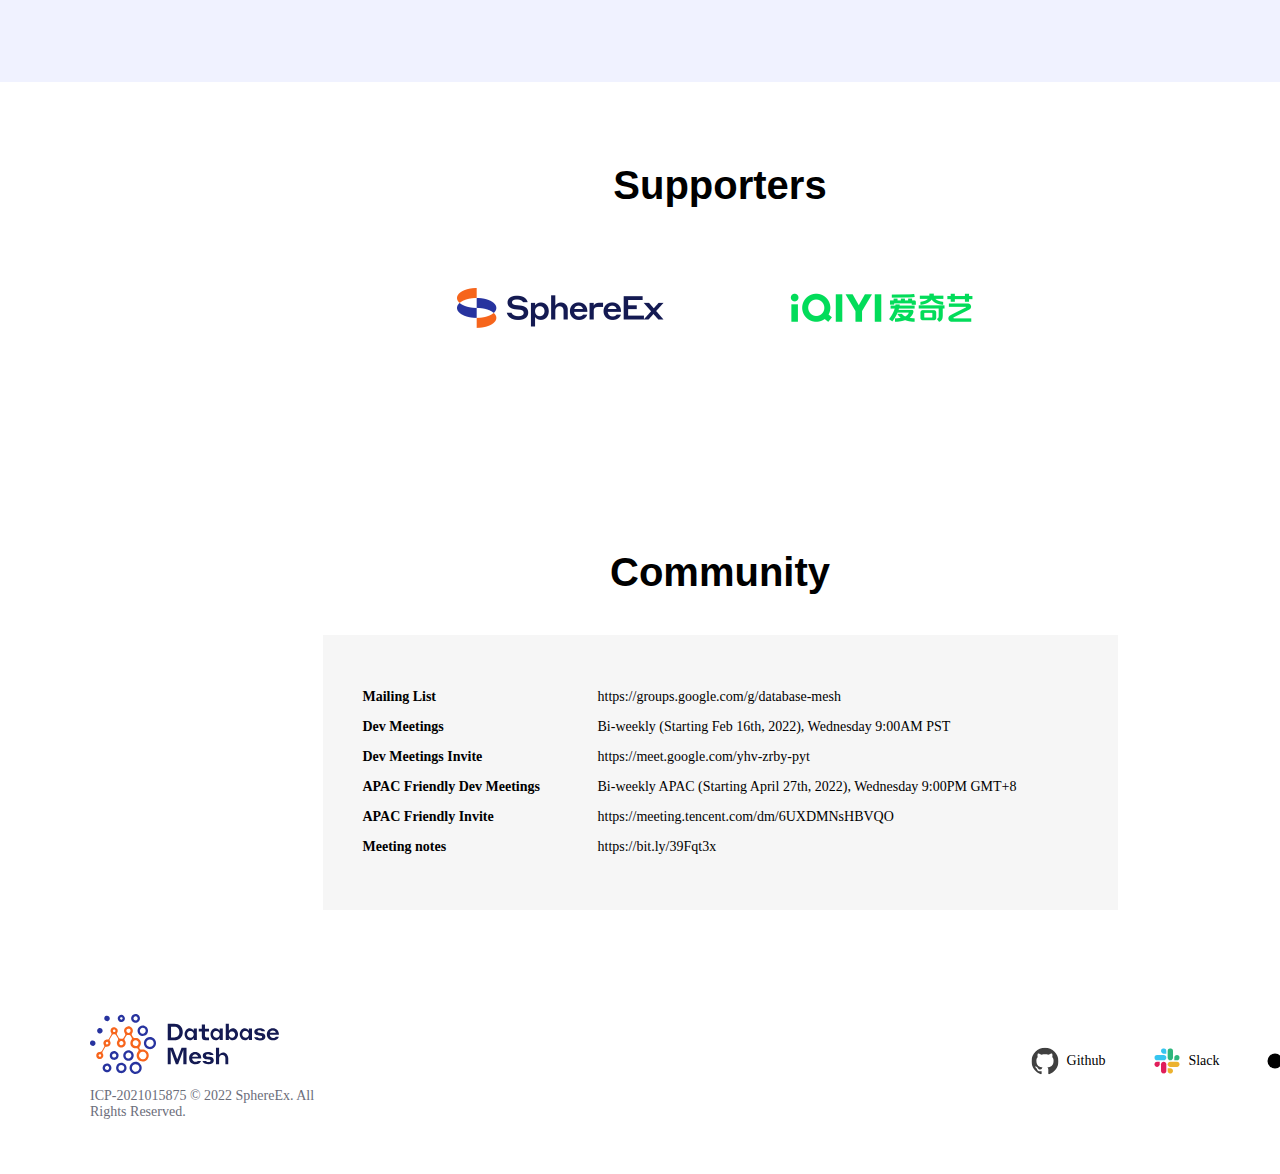
==== commit 5848166d: "Merge branch 'main' of github.com:database-mesh/official-site" ====
--- a/index.html
+++ b/index.html
@@ -104,7 +104,7 @@
             </p>
             <p>
                 <span>Dev Meetings</span>
-                Bi-weekly (Starting Feb 27th, 2022), Wednesday 9:00AM PST
+                Bi-weekly (Starting Feb 16th, 2022), Wednesday 9:00AM PST
             </p>
             <p>
                 <span>Dev Meetings Invite</span>
@@ -301,4 +301,4 @@
   })
   </script>
 </body>
-</html>+</html>
